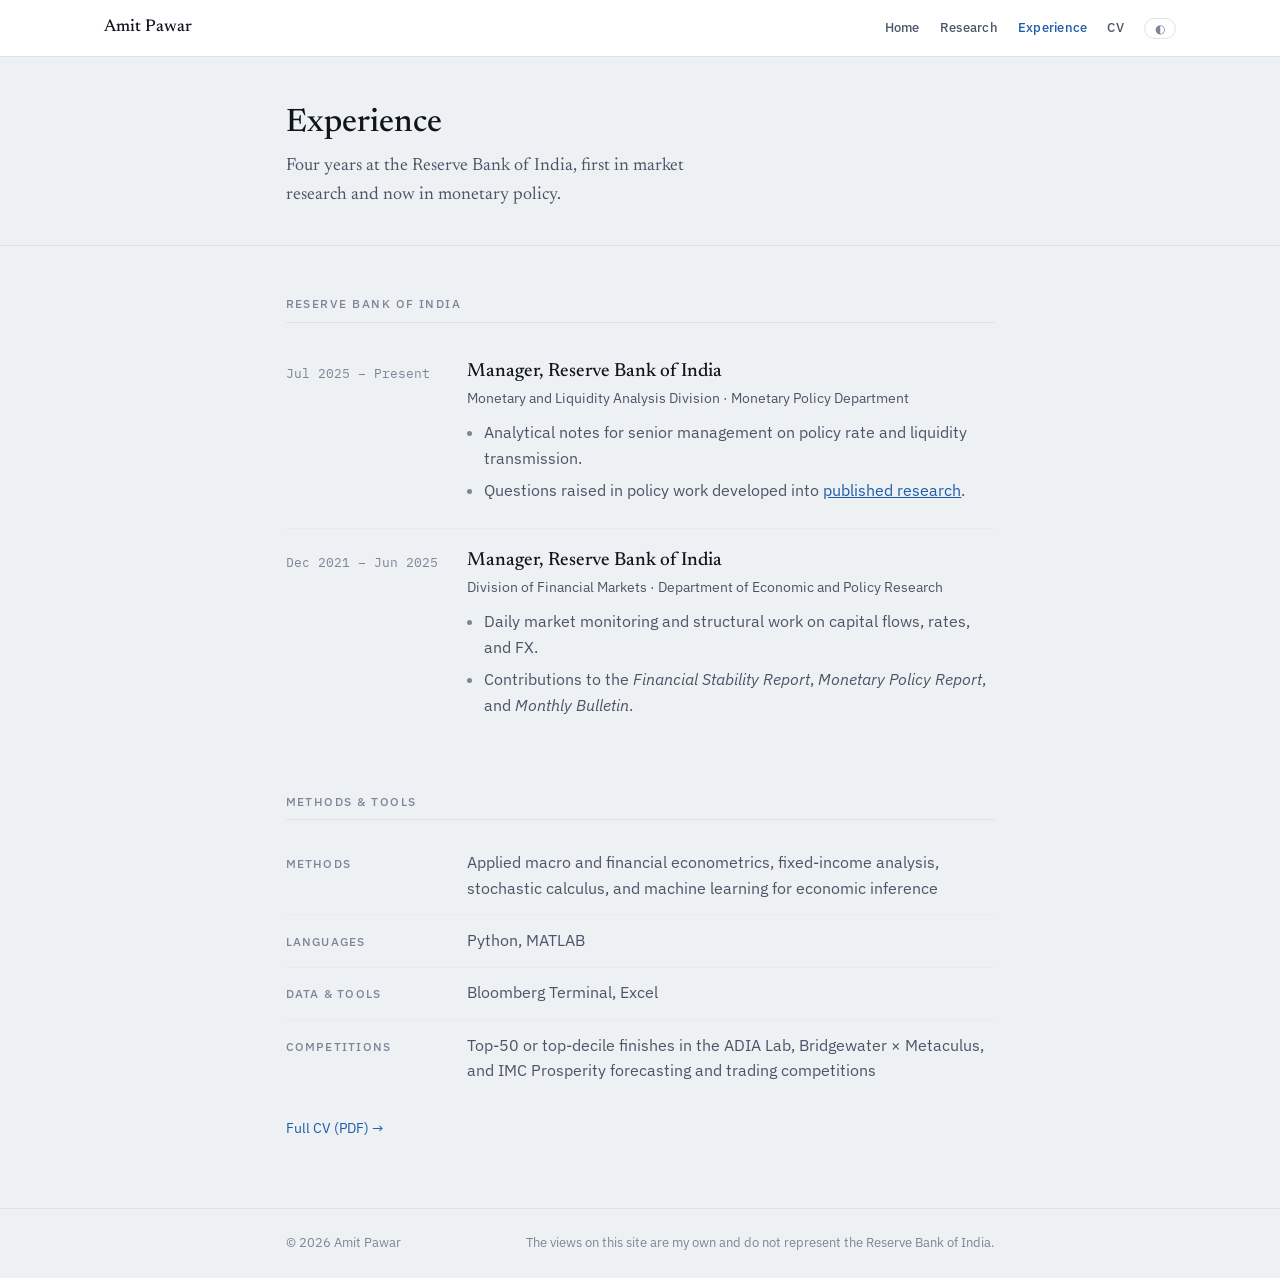
==== experience.html @ 07d026ad "Redesign site as a three-page serif layout Rebuild the portfolio around a Newsreader/IBM Plex type s" ====
<!DOCTYPE html>
<html lang="en">
<head>
  <meta charset="UTF-8" />
  <meta name="viewport" content="width=device-width, initial-scale=1.0" />
  <title>Experience — Amit Pawar</title>
  <meta name="description" content="Amit Pawar's roles at the Reserve Bank of India, along with the quantitative methods and tools he works with." />
  <link rel="preconnect" href="https://fonts.googleapis.com" />
  <link rel="preconnect" href="https://fonts.gstatic.com" crossorigin />
  <link href="https://fonts.googleapis.com/css2?family=Newsreader:ital,opsz,wght@0,6..72,400;0,6..72,500;0,6..72,600;1,6..72,400&family=IBM+Plex+Sans:wght@400;500;600&family=IBM+Plex+Mono:wght@400;500;600&display=swap" rel="stylesheet" />
  <link rel="stylesheet" href="styles.css" />
  <script>
    try {
      var t = localStorage.getItem('theme');
      if (t) document.documentElement.setAttribute('data-theme', t);
    } catch (e) {}
  </script>
</head>
<body>

  <div class="site-nav">
    <div class="site-nav-inner">
      <a class="wordmark" href="index.html">Amit Pawar</a>
      <nav>
        <a href="index.html">Home</a>
        <a href="research.html">Research</a>
        <a href="experience.html" class="active">Experience</a>
        <a href="Research_CV.pdf" target="_blank" rel="noopener">CV</a>
        <button class="theme-toggle" type="button" aria-label="Toggle dark mode">◐</button>
      </nav>
    </div>
  </div>

  <header class="masthead page-head">
    <div class="container">
      <h1 class="page-title">Experience</h1>
      <p class="page-lede">Four years at the Reserve Bank of India, first in market research and now in monetary policy.</p>
    </div>
  </header>

  <main>
    <div class="container">

      <section class="section">
        <div class="section-label">Reserve Bank of India</div>

        <div class="entry">
          <div class="entry-when">Jul 2025 – Present</div>
          <div>
            <div class="entry-title">Manager, Reserve Bank of India</div>
            <div class="entry-sub">Monetary and Liquidity Analysis Division · Monetary Policy Department</div>
            <ul>
              <li>Analytical notes for senior management on policy rate and liquidity transmission.</li>
              <li>Questions raised in policy work developed into <a href="research.html">published research</a>.</li>
            </ul>
          </div>
        </div>

        <div class="entry">
          <div class="entry-when">Dec 2021 – Jun 2025</div>
          <div>
            <div class="entry-title">Manager, Reserve Bank of India</div>
            <div class="entry-sub">Division of Financial Markets · Department of Economic and Policy Research</div>
            <ul>
              <li>Daily market monitoring and structural work on capital flows, rates, and FX.</li>
              <li>Contributions to the <em>Financial Stability Report</em>, <em>Monetary Policy Report</em>, and <em>Monthly Bulletin</em>.</li>
            </ul>
          </div>
        </div>
      </section>

      <section class="section">
        <div class="section-label">Methods &amp; Tools</div>
        <div class="skill-row">
          <div class="skill-key">Methods</div>
          <p>Applied macro and financial econometrics, fixed-income analysis, stochastic calculus, and machine learning for economic inference</p>
        </div>
        <div class="skill-row">
          <div class="skill-key">Languages</div>
          <p>Python, MATLAB</p>
        </div>
        <div class="skill-row">
          <div class="skill-key">Data &amp; tools</div>
          <p>Bloomberg Terminal, Excel</p>
        </div>
        <div class="skill-row">
          <div class="skill-key">Competitions</div>
          <p>Top-50 or top-decile finishes in the ADIA Lab, Bridgewater &times; Metaculus, and IMC Prosperity forecasting and trading competitions</p>
        </div>
      </section>

      <p class="more-link"><a href="Research_CV.pdf" target="_blank" rel="noopener">Full CV (PDF) &rarr;</a></p>

    </div>
  </main>

  <footer>
    <div class="container">
      <span>&copy; <span id="year">2026</span> Amit Pawar</span>
      <span>The views on this site are my own and do not represent the Reserve Bank of India.</span>
    </div>
  </footer>

  <script src="site.js"></script>
</body>
</html>
---- styles.css ----
*, *::before, *::after { box-sizing: border-box; margin: 0; padding: 0; }

:root {
  --surface-page: #eef1f4;
  --surface-card: #ffffff;
  --rule:         #dde3e8;
  --rule-soft:    #e8ecef;
  --ink:          #10151d;
  --ink-secondary:#4b5568;
  --ink-muted:    #7c8698;
  --accent-text:  #1c5cab;
  --accent-lt:    #e8edf4;
}
@media (prefers-color-scheme: dark) {
  :root:not([data-theme="light"]) {
    --surface-page: #12161c;
    --surface-card: #191f27;
    --rule:         #2a323d;
    --rule-soft:    #212933;
    --ink:          #f2f4f7;
    --ink-secondary:#b7c0cc;
    --ink-muted:    #7c8798;
    --accent-text:  #74aeef;
    --accent-lt:    #1c2a3a;
  }
}
:root[data-theme="dark"] {
  --surface-page: #12161c;
  --surface-card: #191f27;
  --rule:         #2a323d;
  --rule-soft:    #212933;
  --ink:          #f2f4f7;
  --ink-secondary:#b7c0cc;
  --ink-muted:    #7c8798;
  --accent-text:  #74aeef;
  --accent-lt:    #1c2a3a;
}

html { font-size: 17px; scroll-behavior: smooth; scroll-padding-top: 4rem; }

body {
  font-family: 'IBM Plex Sans', system-ui, sans-serif;
  font-weight: 400;
  background: var(--surface-page);
  color: var(--ink);
  line-height: 1.65;
  min-height: 100vh;
}

a { color: var(--accent-text); }

.container {
  max-width: 760px;
  margin: 0 auto;
  padding: 0 1.5rem;
}

/* ---- site nav ---- */
.site-nav {
  position: sticky;
  top: 0;
  z-index: 10;
  border-bottom: 1px solid var(--rule);
  background: var(--surface-card);
}
.site-nav-inner {
  max-width: 1120px;
  margin: 0 auto;
  padding: 14px 24px;
  display: flex;
  align-items: center;
  justify-content: space-between;
  gap: 16px;
  flex-wrap: wrap;
}
.site-nav .wordmark {
  font-family: 'Newsreader', Georgia, serif;
  font-weight: 500;
  font-size: 17px;
  color: var(--ink);
  text-decoration: none;
}
.site-nav nav { display: flex; align-items: center; gap: 20px; flex-wrap: wrap; }
.site-nav nav a {
  font-size: 13px;
  font-weight: 500;
  letter-spacing: 0.02em;
  color: var(--ink-secondary);
  text-decoration: none;
}
.site-nav nav a:hover, .site-nav nav a.active { color: var(--accent-text); }

.theme-toggle {
  font: 500 12px 'IBM Plex Mono', ui-monospace, monospace;
  color: var(--ink-muted);
  background: none;
  border: 1px solid var(--rule);
  border-radius: 2rem;
  padding: 2px 10px;
  cursor: pointer;
  transition: border-color 0.15s, color 0.15s;
}
.theme-toggle:hover { color: var(--accent-text); border-color: var(--accent-text); }

/* ---- masthead ---- */
header.masthead {
  border-bottom: 1px solid var(--rule);
  padding: 2.8rem 0 2rem;
}
.header-inner { display: flex; align-items: center; gap: 1.8rem; }
.header-text { flex: 1; }

.name {
  font-family: 'Newsreader', Georgia, serif;
  font-size: 2.2rem;
  font-weight: 500;
  letter-spacing: 0.01em;
  line-height: 1.2;
}
.title-line {
  margin-top: 0.35rem;
  font-size: 0.85rem;
  color: var(--ink-muted);
  letter-spacing: 0.08em;
  text-transform: uppercase;
}
.tagline {
  margin-top: 0.9rem;
  font-family: 'Newsreader', Georgia, serif;
  font-style: italic;
  font-size: 1.05rem;
  color: var(--ink-secondary);
}

.monogram {
  width: 120px;
  height: 120px;
  flex-shrink: 0;
  display: grid;
  place-items: center;
  border: 1px solid var(--rule);
  border-radius: 4px;
  background: var(--surface-card);
  font-family: 'Newsreader', Georgia, serif;
  font-size: 2.6rem;
  font-weight: 500;
  color: var(--accent-text);
}
.headshot {
  width: 150px;
  height: 150px;
  border-radius: 4px;
  object-fit: cover;
  flex-shrink: 0;
  border: 1px solid var(--rule);
}

/* subpage header */
.page-head { padding: 2.4rem 0 1.8rem; }
.page-title {
  font-family: 'Newsreader', Georgia, serif;
  font-size: 1.9rem;
  font-weight: 500;
  line-height: 1.2;
}
.page-lede {
  margin-top: 0.5rem;
  font-family: 'Newsreader', Georgia, serif;
  font-size: 1.05rem;
  color: var(--ink-secondary);
  max-width: 44ch;
}

/* ---- body ---- */
main { padding: 2.8rem 0 4rem; }

.more-link { margin-top: 1.1rem; font-size: 0.85rem; }
.more-link a { text-decoration: none; }
.more-link a:hover { text-decoration: underline; }

.bio {
  font-family: 'Newsreader', Georgia, serif;
  font-size: 1.18rem;
  line-height: 1.75;
  margin-bottom: 1.1rem;
}
.bio:last-of-type { margin-bottom: 2.2rem; }
.bio a {
  text-decoration: none;
  border-bottom: 1px solid var(--accent-lt);
  transition: border-color 0.15s;
}
.bio a:hover { border-color: var(--accent-text); }

.section { scroll-margin-top: 4rem; }
.section + .section { margin-top: 2.8rem; }

.section-label {
  font-size: 0.72rem;
  font-weight: 500;
  letter-spacing: 0.12em;
  text-transform: uppercase;
  color: var(--ink-muted);
  margin-bottom: 1rem;
  padding-bottom: 0.5rem;
  border-bottom: 1px solid var(--rule);
}

/* pills */
.pill-list { list-style: none; display: flex; flex-wrap: wrap; gap: 0.5rem; }
.pill-list a, .pill-list span {
  display: inline-block;
  font-size: 0.82rem;
  color: var(--accent-text);
  text-decoration: none;
  border: 1px solid var(--rule);
  border-radius: 2rem;
  padding: 0.25rem 0.85rem;
  transition: border-color 0.15s, background 0.15s;
}
.pill-list span { color: var(--ink-secondary); background: var(--surface-card); }
.pill-list a:hover { border-color: var(--accent-text); background: var(--accent-lt); }

/* research cards */
.card-grid {
  display: grid;
  grid-template-columns: repeat(2, 1fr);
  gap: 1rem;
}
.card {
  display: flex;
  flex-direction: column;
  padding: 1.1rem 1.25rem;
  border: 1px solid var(--rule);
  border-radius: 6px;
  background: var(--surface-card);
  transition: border-color 0.15s;
}
.card:hover { border-color: var(--accent-text); }
a.card { text-decoration: none; color: inherit; }
a.card:hover { background: var(--accent-lt); }
.card-meta {
  font-family: 'IBM Plex Mono', ui-monospace, monospace;
  font-size: 0.7rem;
  letter-spacing: 0.03em;
  color: var(--ink-muted);
  margin-bottom: 0.45rem;
}
.card-title {
  font-family: 'Newsreader', Georgia, serif;
  font-size: 1.08rem;
  font-weight: 500;
  line-height: 1.35;
  color: var(--accent-text);
  margin-bottom: 0.4rem;
}
.card-venue {
  font-family: 'Newsreader', Georgia, serif;
  font-style: italic;
  font-size: 0.95rem;
  color: var(--ink-secondary);
  margin-bottom: 0.5rem;
}
.card-desc { font-size: 0.85rem; color: var(--ink-muted); line-height: 1.55; }
.card.wip { border-style: dashed; }
.card.wip .card-title { color: var(--ink); }

/* timeline entries */
.entry {
  display: grid;
  grid-template-columns: 9.5rem 1fr;
  gap: 1.2rem;
  padding: 1.1rem 0;
  border-bottom: 1px solid var(--rule-soft);
}
.entry:first-of-type { padding-top: 0.2rem; }
.entry:last-child { border-bottom: none; }
.entry-when {
  font-family: 'IBM Plex Mono', ui-monospace, monospace;
  font-size: 0.75rem;
  color: var(--ink-muted);
  padding-top: 0.25rem;
}
.entry-title {
  font-family: 'Newsreader', Georgia, serif;
  font-size: 1.12rem;
  font-weight: 500;
  line-height: 1.35;
}
.entry-sub { font-size: 0.85rem; color: var(--ink-secondary); margin-top: 0.1rem; }
.entry ul { margin-top: 0.6rem; padding-left: 1rem; }
.entry li {
  font-size: 0.92rem;
  color: var(--ink-secondary);
  margin-bottom: 0.35rem;
}
.entry li::marker { color: var(--ink-muted); }

/* skills */
.skill-row {
  display: grid;
  grid-template-columns: 9.5rem 1fr;
  gap: 1.2rem;
  padding: 0.75rem 0;
  border-bottom: 1px solid var(--rule-soft);
  align-items: baseline;
}
.skill-row:last-child { border-bottom: none; }
.skill-key {
  font-size: 0.72rem;
  font-weight: 500;
  letter-spacing: 0.1em;
  text-transform: uppercase;
  color: var(--ink-muted);
}
.skill-row p { font-size: 0.92rem; color: var(--ink-secondary); }

footer {
  border-top: 1px solid var(--rule);
  padding: 1.4rem 0;
  font-size: 0.78rem;
  color: var(--ink-muted);
}
footer .container { display: flex; justify-content: space-between; gap: 1rem; flex-wrap: wrap; }

@media (max-width: 560px) {
  .card-grid { grid-template-columns: 1fr; }
  .entry, .skill-row { grid-template-columns: 1fr; gap: 0.2rem; }
  .entry-when { padding-top: 0; }
}
@media (max-width: 480px) {
  .name { font-size: 1.7rem; }
  .monogram { width: 80px; height: 80px; font-size: 1.8rem; }
  .headshot { width: 100px; height: 100px; }
  .site-nav nav { gap: 14px; }
}
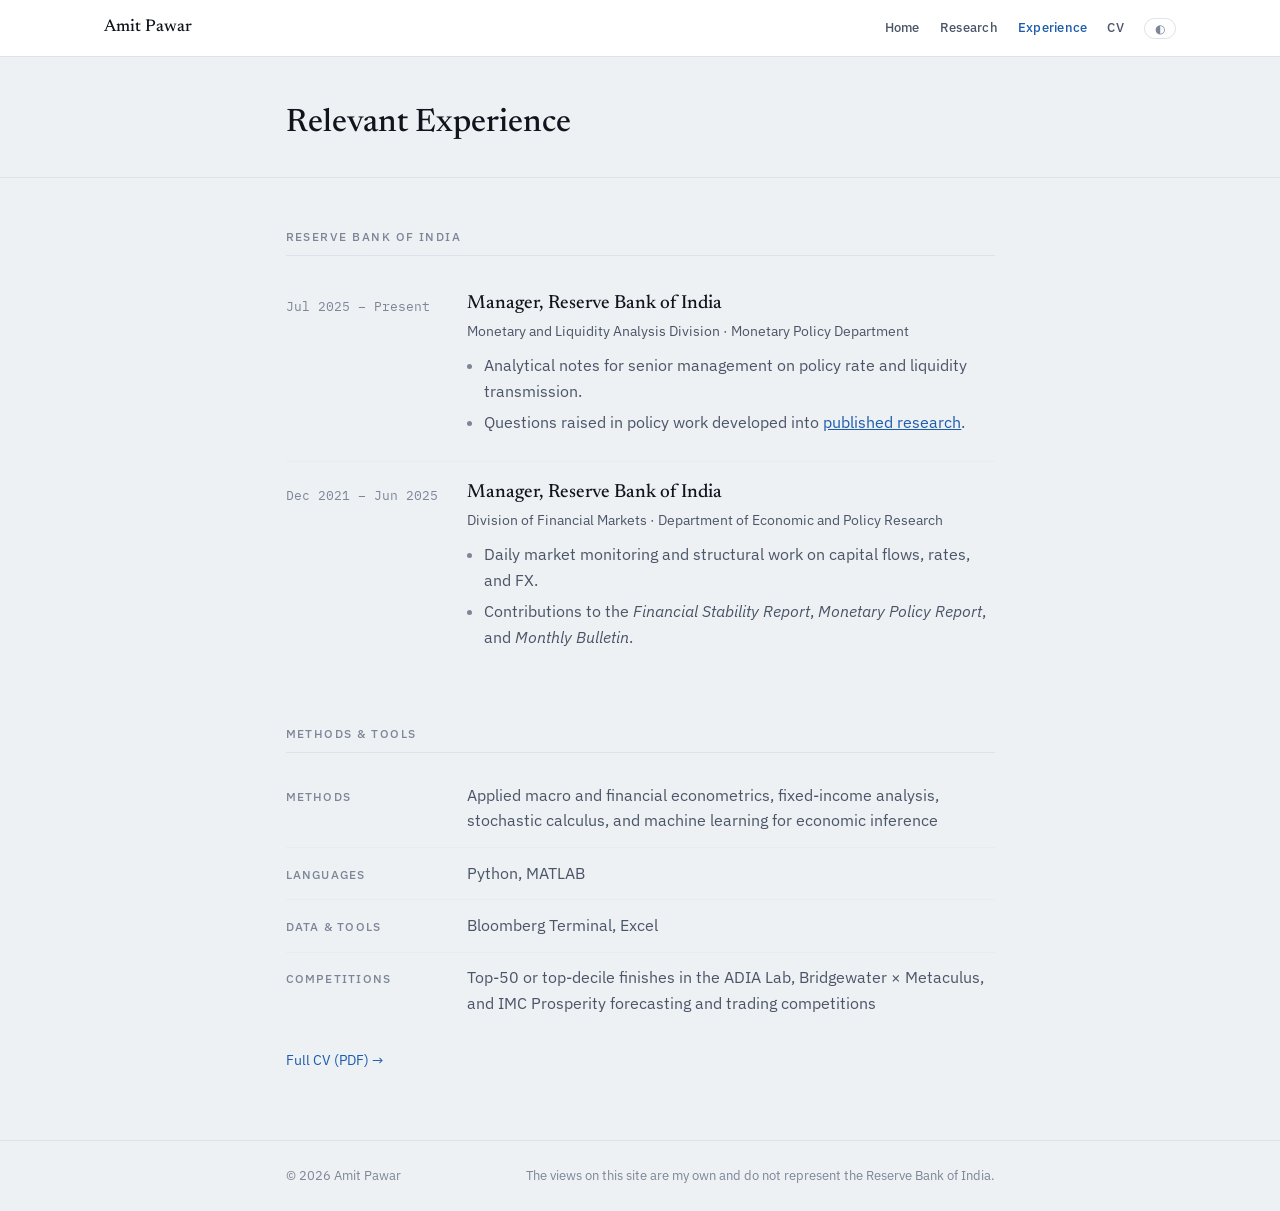
==== commit aca82475: "Update experience.html" ====
--- a/experience.html
+++ b/experience.html
@@ -33,9 +33,8 @@
 
   <header class="masthead page-head">
     <div class="container">
-      <h1 class="page-title">Experience</h1>
-      <p class="page-lede">Four years at the Reserve Bank of India, first in market research and now in monetary policy.</p>
-    </div>
+      <h1 class="page-title">Relevant Experience</h1>
+          </div>
   </header>
 
   <main>
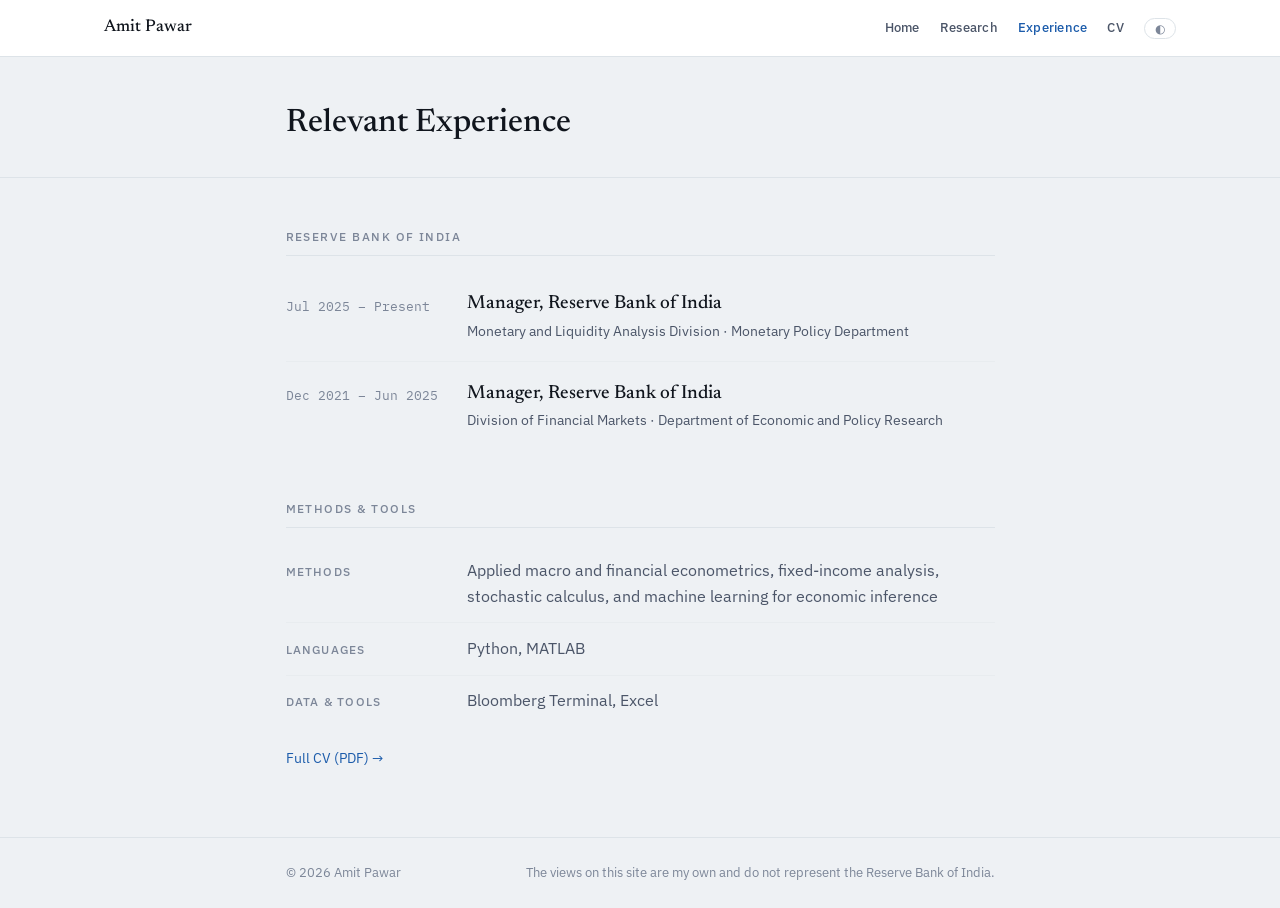
==== commit 77347fae: "Simplify experience section by removing bullet points and competitions" ====
--- a/experience.html
+++ b/experience.html
@@ -48,10 +48,6 @@
           <div>
             <div class="entry-title">Manager, Reserve Bank of India</div>
             <div class="entry-sub">Monetary and Liquidity Analysis Division · Monetary Policy Department</div>
-            <ul>
-              <li>Analytical notes for senior management on policy rate and liquidity transmission.</li>
-              <li>Questions raised in policy work developed into <a href="research.html">published research</a>.</li>
-            </ul>
           </div>
         </div>
 
@@ -60,10 +56,6 @@
           <div>
             <div class="entry-title">Manager, Reserve Bank of India</div>
             <div class="entry-sub">Division of Financial Markets · Department of Economic and Policy Research</div>
-            <ul>
-              <li>Daily market monitoring and structural work on capital flows, rates, and FX.</li>
-              <li>Contributions to the <em>Financial Stability Report</em>, <em>Monetary Policy Report</em>, and <em>Monthly Bulletin</em>.</li>
-            </ul>
           </div>
         </div>
       </section>
@@ -82,10 +74,6 @@
           <div class="skill-key">Data &amp; tools</div>
           <p>Bloomberg Terminal, Excel</p>
         </div>
-        <div class="skill-row">
-          <div class="skill-key">Competitions</div>
-          <p>Top-50 or top-decile finishes in the ADIA Lab, Bridgewater &times; Metaculus, and IMC Prosperity forecasting and trading competitions</p>
-        </div>
       </section>
 
       <p class="more-link"><a href="Research_CV.pdf" target="_blank" rel="noopener">Full CV (PDF) &rarr;</a></p>
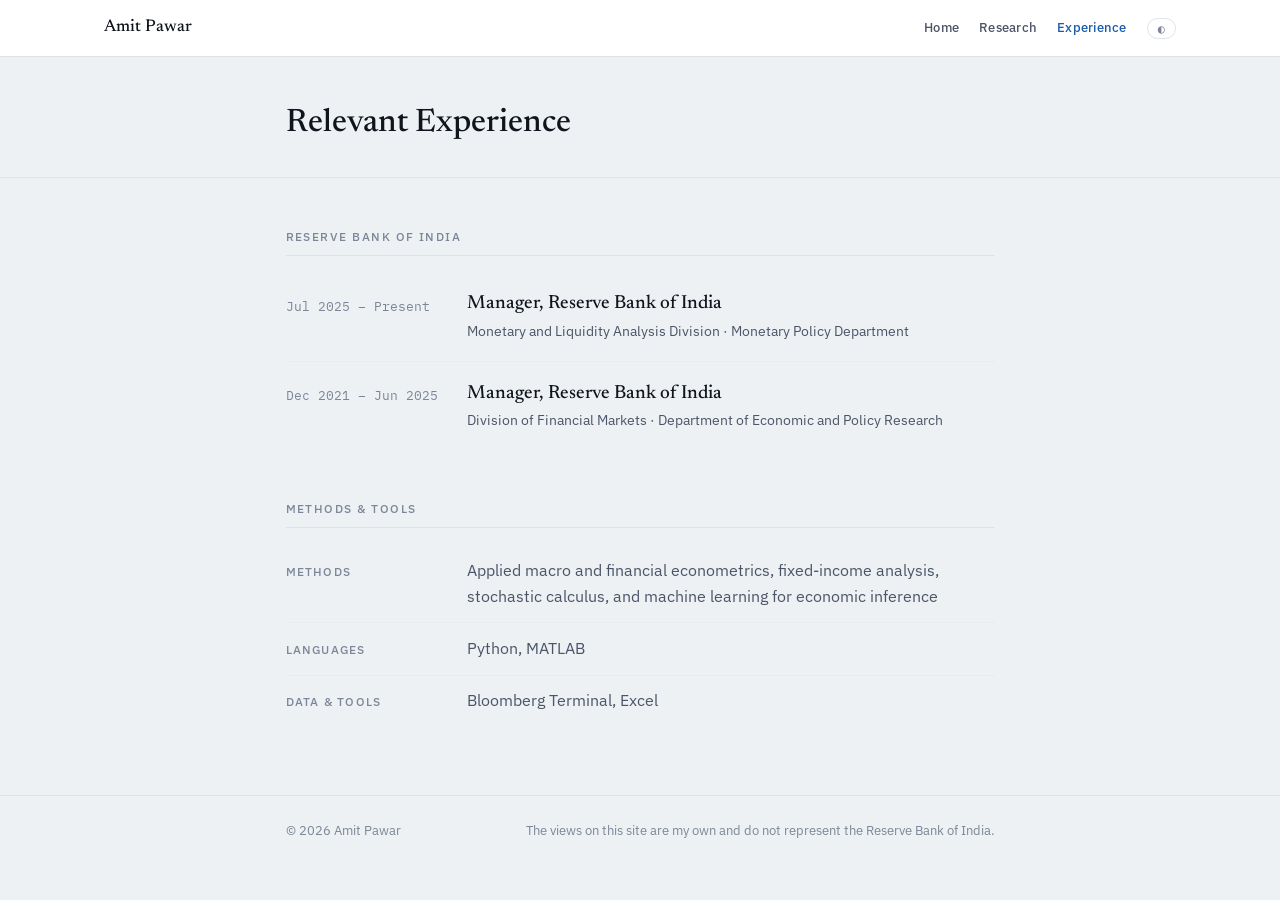
==== commit 1a71cc3f: "Remove broken CV links from the website" ====
--- a/experience.html
+++ b/experience.html
@@ -25,7 +25,6 @@
         <a href="index.html">Home</a>
         <a href="research.html">Research</a>
         <a href="experience.html" class="active">Experience</a>
-        <a href="Research_CV.pdf" target="_blank" rel="noopener">CV</a>
         <button class="theme-toggle" type="button" aria-label="Toggle dark mode">◐</button>
       </nav>
     </div>
@@ -76,7 +75,7 @@
         </div>
       </section>
 
-      <p class="more-link"><a href="Research_CV.pdf" target="_blank" rel="noopener">Full CV (PDF) &rarr;</a></p>
+
 
     </div>
   </main>
